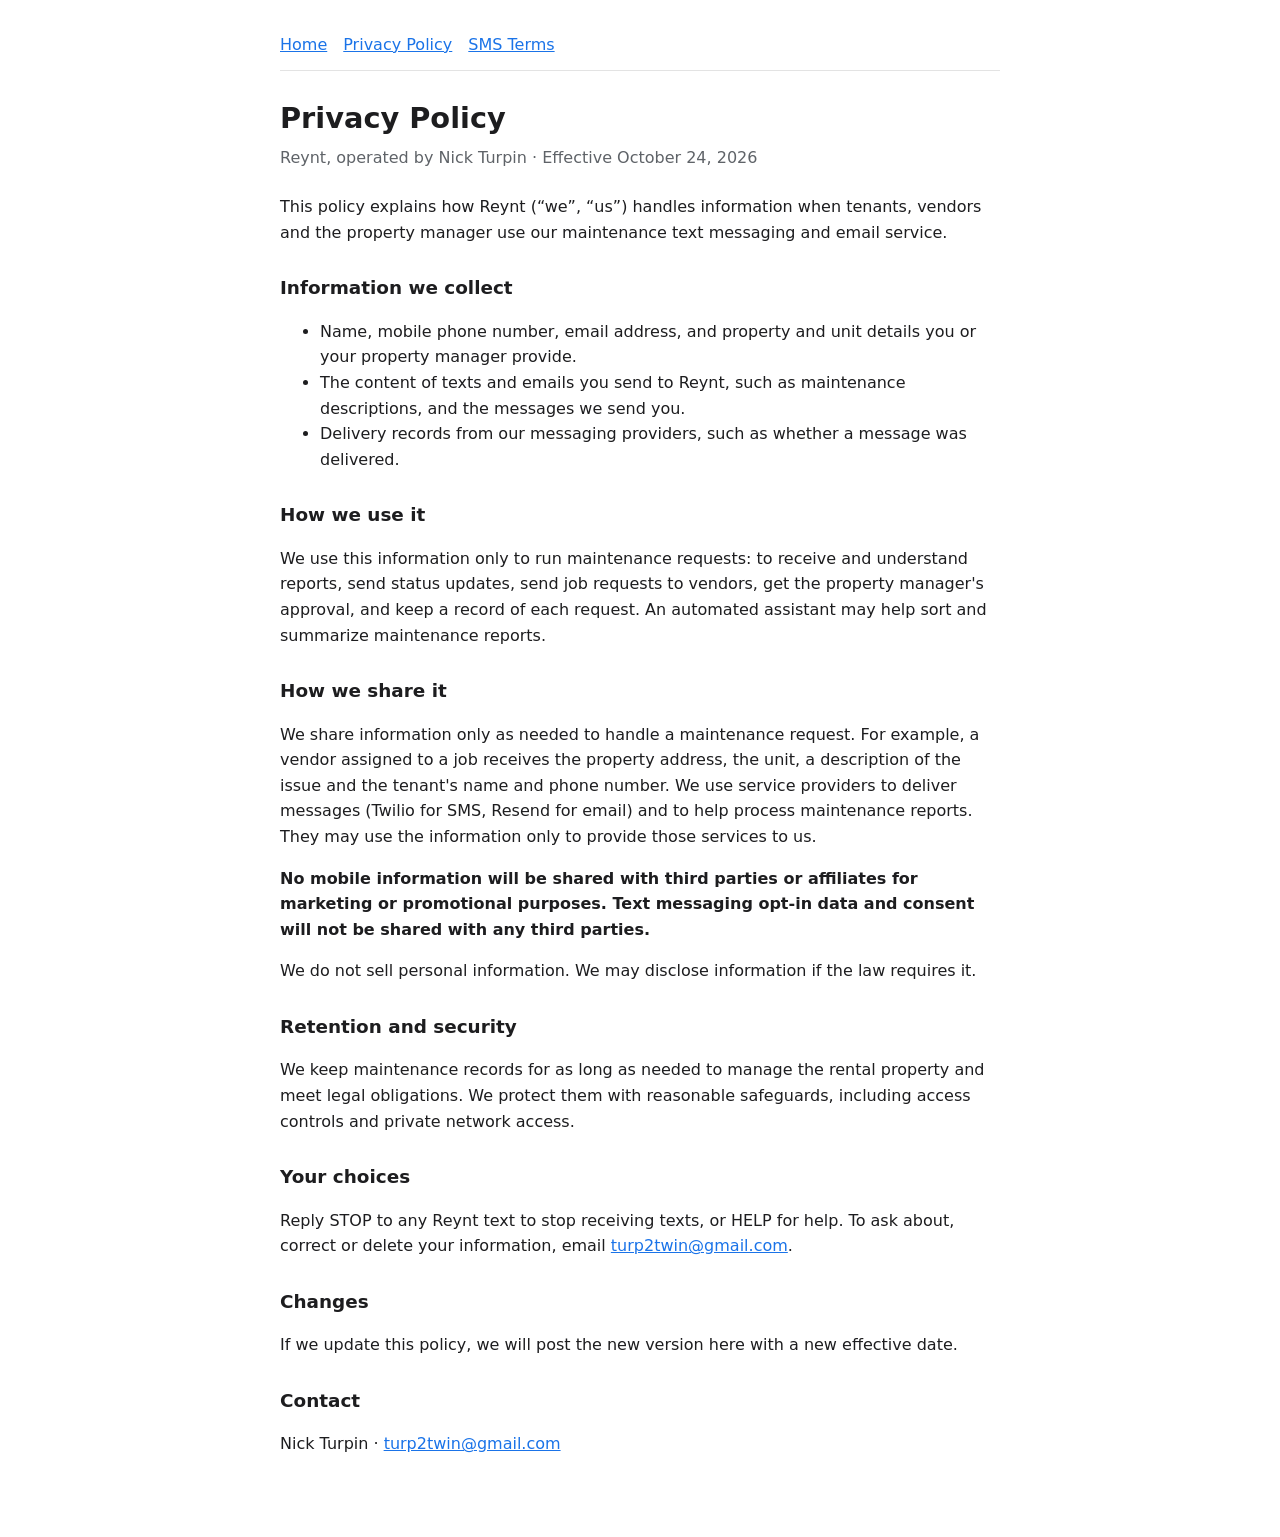
==== privacy.html @ 8d8fea57 "Add files via upload" ====
<!doctype html>
<html lang="en"><head><meta charset="utf-8"><meta name="viewport" content="width=device-width,initial-scale=1">
<title>Reynt Privacy Policy</title><link rel="stylesheet" href="style.css"></head>
<body><main>
<nav><a href="index.html">Home</a><a href="privacy.html">Privacy Policy</a><a href="terms.html">SMS Terms</a></nav>
<h1>Privacy Policy</h1>
<p class="meta">Reynt, operated by Nick Turpin · Effective October 24, 2026</p>
<p>This policy explains how Reynt (“we”, “us”) handles information when tenants, vendors and the property manager use our maintenance text messaging and email service.</p>
<h2>Information we collect</h2>
<ul>
<li>Name, mobile phone number, email address, and property and unit details you or your property manager provide.</li>
<li>The content of texts and emails you send to Reynt, such as maintenance descriptions, and the messages we send you.</li>
<li>Delivery records from our messaging providers, such as whether a message was delivered.</li>
</ul>
<h2>How we use it</h2>
<p>We use this information only to run maintenance requests: to receive and understand reports, send status updates, send job requests to vendors, get the property manager's approval, and keep a record of each request. An automated assistant may help sort and summarize maintenance reports.</p>
<h2>How we share it</h2>
<p>We share information only as needed to handle a maintenance request. For example, a vendor assigned to a job receives the property address, the unit, a description of the issue and the tenant's name and phone number. We use service providers to deliver messages (Twilio for SMS, Resend for email) and to help process maintenance reports. They may use the information only to provide those services to us.</p>
<p><strong>No mobile information will be shared with third parties or affiliates for marketing or promotional purposes. Text messaging opt-in data and consent will not be shared with any third parties.</strong></p>
<p>We do not sell personal information. We may disclose information if the law requires it.</p>
<h2>Retention and security</h2>
<p>We keep maintenance records for as long as needed to manage the rental property and meet legal obligations. We protect them with reasonable safeguards, including access controls and private network access.</p>
<h2>Your choices</h2>
<p>Reply STOP to any Reynt text to stop receiving texts, or HELP for help. To ask about, correct or delete your information, email <a href="mailto:turp2twin@gmail.com">turp2twin@gmail.com</a>.</p>
<h2>Changes</h2>
<p>If we update this policy, we will post the new version here with a new effective date.</p>
<h2>Contact</h2>
<p>Nick Turpin · <a href="mailto:turp2twin@gmail.com">turp2twin@gmail.com</a></p>
</main></body></html>
---- style.css ----
:root{color-scheme:light dark;--bg:#fff;--fg:#1d1d1f;--muted:#5f6368;--line:#e3e3e3}
@media (prefers-color-scheme:dark){:root{--bg:#141414;--fg:#ececec;--muted:#a0a0a0;--line:#333}}
body{margin:0;background:var(--bg);color:var(--fg);font:16px/1.6 system-ui,-apple-system,"Segoe UI",sans-serif}
main{max-width:720px;margin:0 auto;padding:32px 16px 64px}
h1{font-size:1.8rem;margin:0 0 4px}h2{font-size:1.15rem;margin:28px 0 8px}
.meta{color:var(--muted);margin:0 0 24px}nav{border-bottom:1px solid var(--line);padding-bottom:12px;margin-bottom:24px}
nav a{margin-right:16px}a{color:#1a73e8}
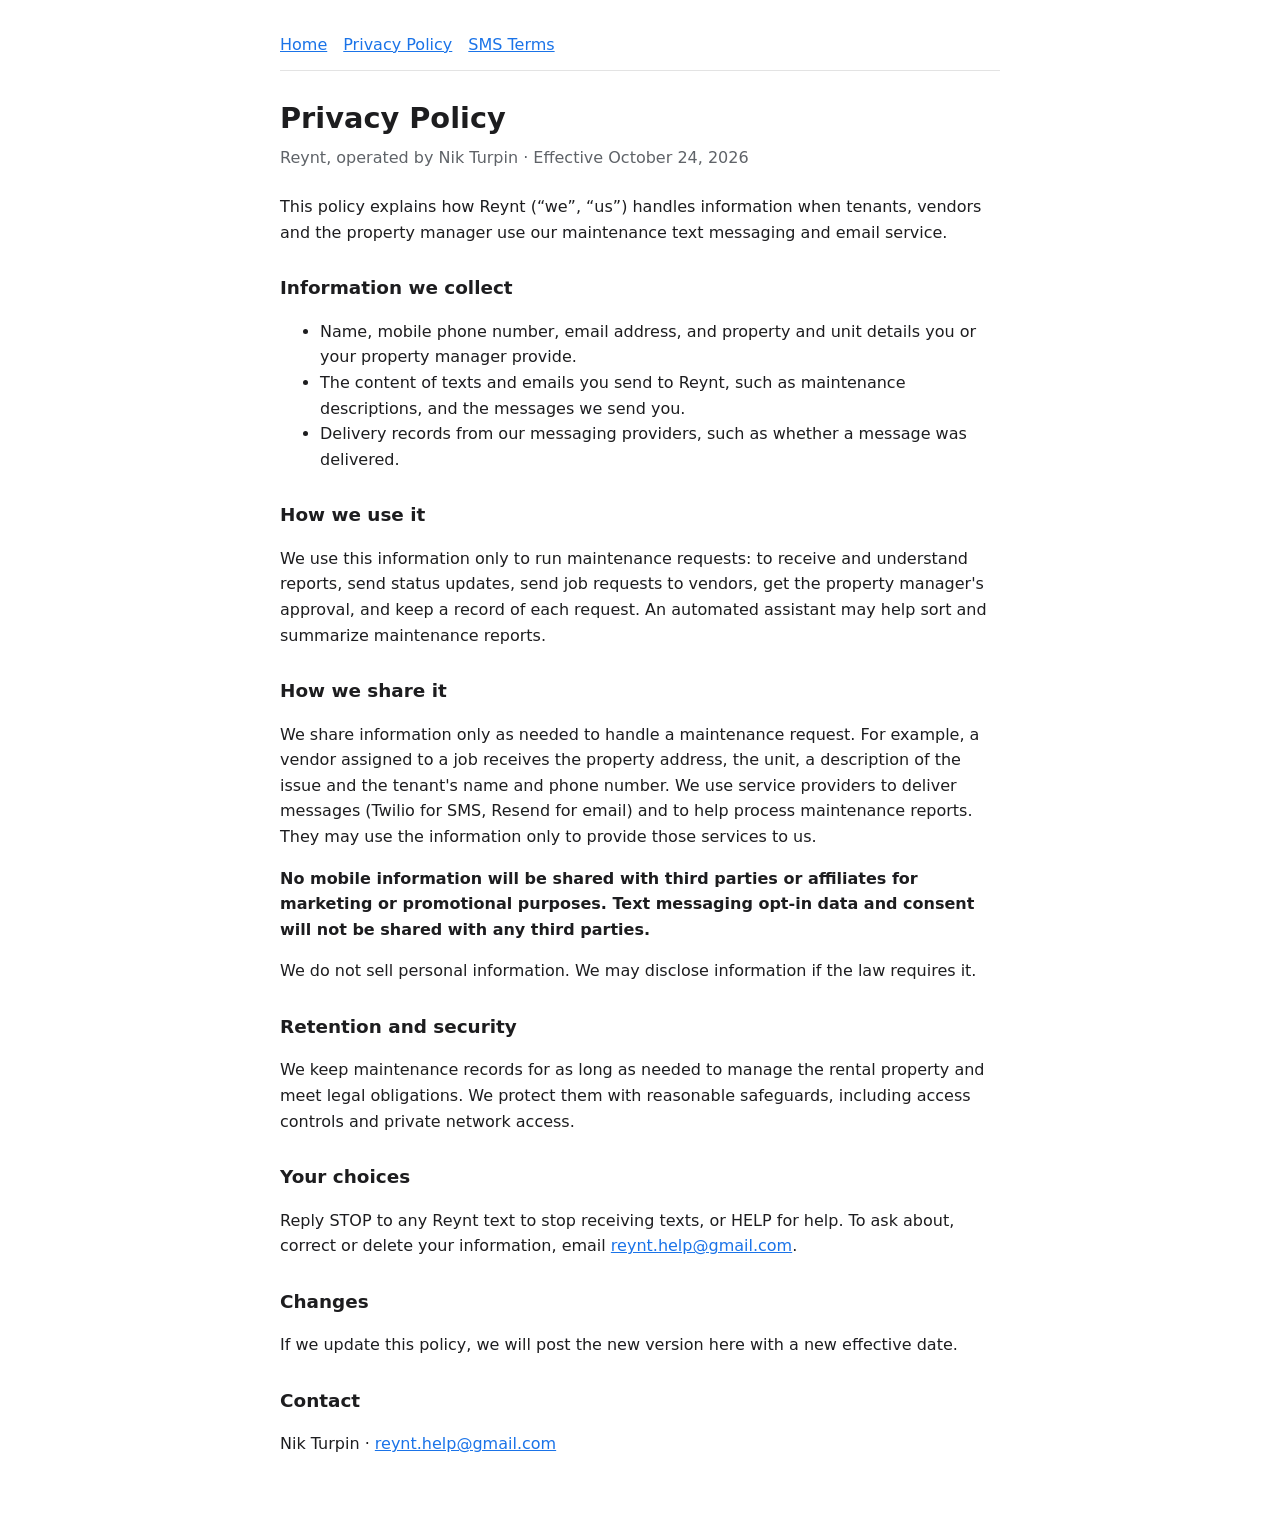
==== commit 996a895d: "Correct name from Nick to Nik in privacy policy" ====
--- a/privacy.html
+++ b/privacy.html
@@ -4,7 +4,7 @@
 <body><main>
 <nav><a href="index.html">Home</a><a href="privacy.html">Privacy Policy</a><a href="terms.html">SMS Terms</a></nav>
 <h1>Privacy Policy</h1>
-<p class="meta">Reynt, operated by Nick Turpin · Effective October 24, 2026</p>
+<p class="meta">Reynt, operated by Nik Turpin · Effective October 24, 2026</p>
 <p>This policy explains how Reynt (“we”, “us”) handles information when tenants, vendors and the property manager use our maintenance text messaging and email service.</p>
 <h2>Information we collect</h2>
 <ul>
@@ -21,9 +21,9 @@
 <h2>Retention and security</h2>
 <p>We keep maintenance records for as long as needed to manage the rental property and meet legal obligations. We protect them with reasonable safeguards, including access controls and private network access.</p>
 <h2>Your choices</h2>
-<p>Reply STOP to any Reynt text to stop receiving texts, or HELP for help. To ask about, correct or delete your information, email <a href="mailto:turp2twin@gmail.com">turp2twin@gmail.com</a>.</p>
+<p>Reply STOP to any Reynt text to stop receiving texts, or HELP for help. To ask about, correct or delete your information, email <a href="mailto:reynt.help@gmail.com">reynt.help@gmail.com</a>.</p>
 <h2>Changes</h2>
 <p>If we update this policy, we will post the new version here with a new effective date.</p>
 <h2>Contact</h2>
-<p>Nick Turpin · <a href="mailto:turp2twin@gmail.com">turp2twin@gmail.com</a></p>
+<p>Nik Turpin · <a href="mailto:reynt.help@gmail.com">reynt.help@gmail.com</a></p>
 </main></body></html>
